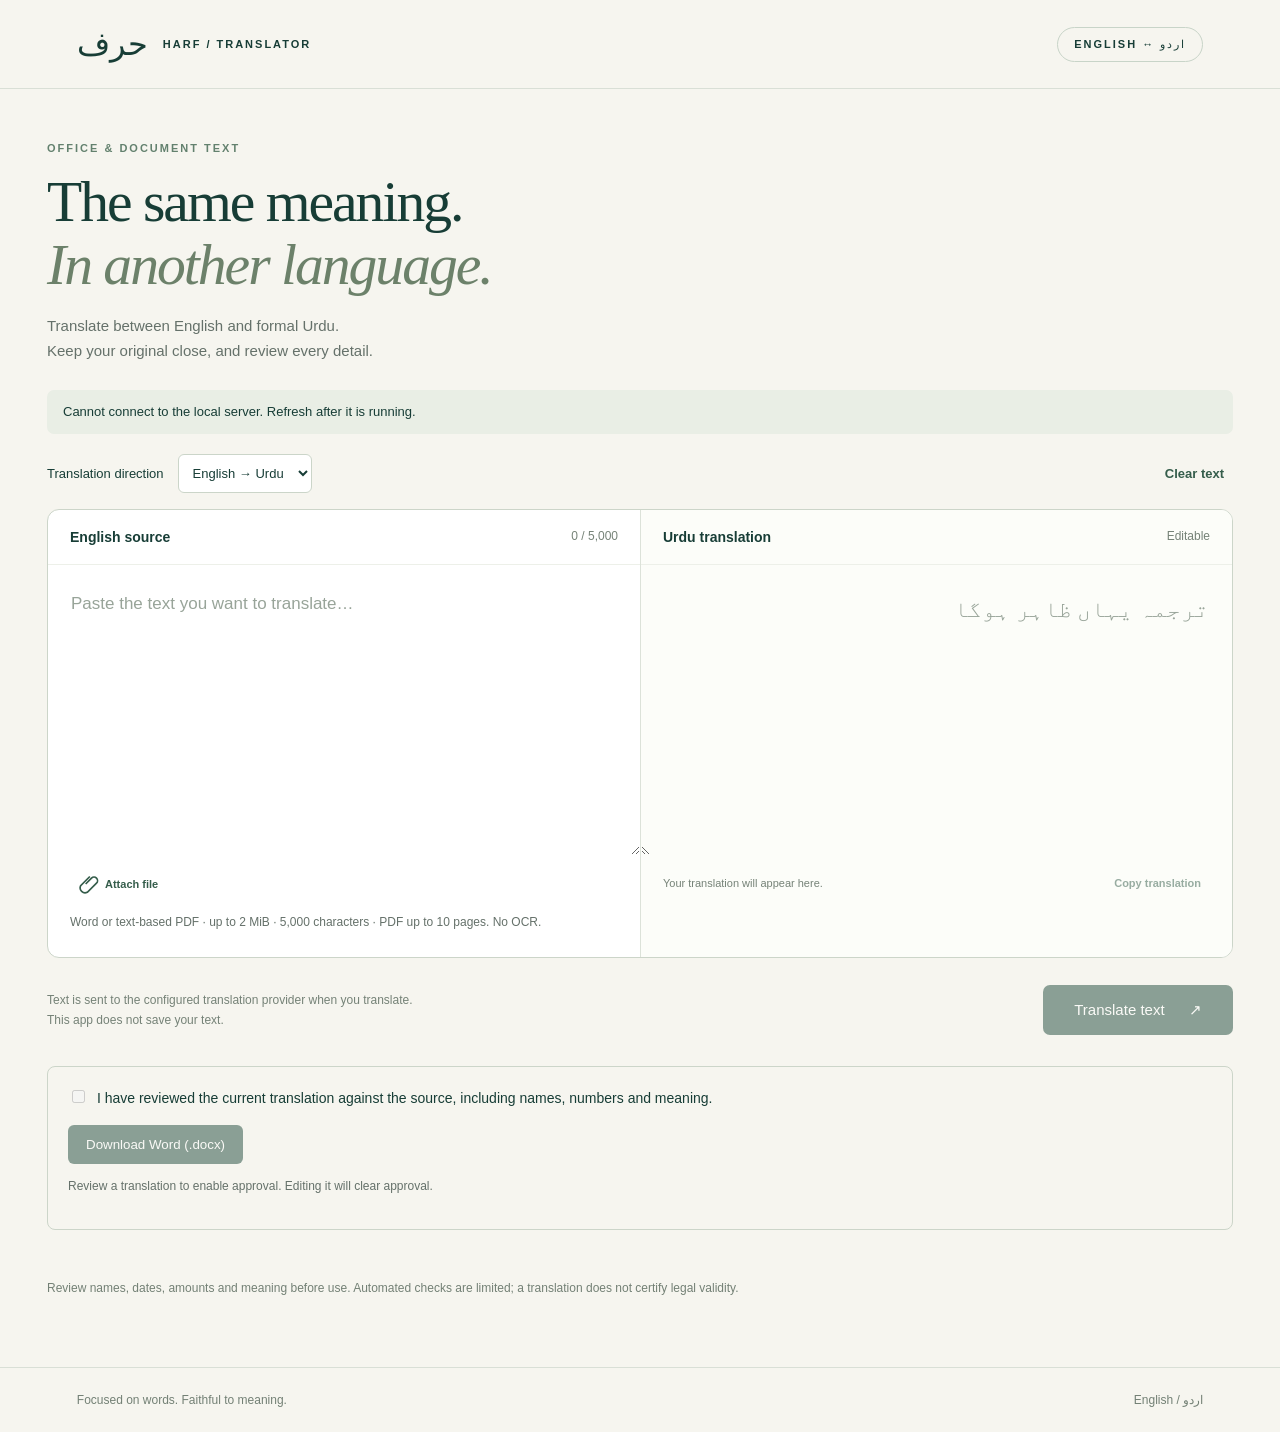
==== static/index.html @ 196ee63c "Initial private pilot release" ====
<!doctype html>
<html lang="en">
<head><meta charset="utf-8"><meta name="viewport" content="width=device-width,initial-scale=1"><title>English–Urdu · Document translator</title><link rel="stylesheet" href="/static/style.css"><script defer src="/static/app.js"></script></head>
<body>
<header><a class="brand" href="/">حرف <span>HARF / TRANSLATOR</span></a><span class="badge">ENGLISH ↔ اردو</span></header>
<main>
<div class="intro"><p class="eyebrow">OFFICE & DOCUMENT TEXT</p><h1>The same meaning.<br><em>In another language.</em></h1><p>Translate between English and formal Urdu.<br>Keep your original close, and review every detail.</p></div>
<div id="connection" class="connection" role="status">Checking translation connection…</div>
<form id="translator">
<div class="toolbar"><label for="direction">Translation direction</label><select id="direction"><option value="en-ur">English → Urdu</option><option value="ur-en">Urdu → English</option></select><button id="clear" type="button" class="quiet">Clear text</button></div>
<div class="panes">
<section class="pane"><div class="pane-heading"><label id="source-label" for="source">English source</label><span id="counter">0 / 5,000</span></div><textarea id="source" lang="en" dir="ltr" maxlength="5000" spellcheck="false" placeholder="Paste the text you want to translate…" required></textarea><div class="pane-footer attachment-bar"><button id="attach" type="button" class="quiet" aria-label="Attach Word or PDF" title="Attach Word or PDF"><svg viewBox="0 0 24 24" width="20" height="20" aria-hidden="true"><path d="M8 12l7-7a4 4 0 0 1 6 6L10 22a6 6 0 0 1-8-8L13 3" fill="none" stroke="currentColor" stroke-width="2"/></svg> Attach file</button><input id="document" type="file" accept=".docx,.pdf" hidden><span id="attachment-name"></span><button id="remove-attachment" type="button" class="quiet" hidden>Remove file and text</button></div><p class="attachment-help">Word or text-based PDF · up to 2 MiB · 5,000 characters · PDF up to 10 pages. No OCR.</p><p id="upload-state" class="attachment-help" role="status"></p><div id="page-preview" class="page-preview" hidden></div><label id="source-review" class="attachment-help source-review" hidden><input id="source-reviewed" type="checkbox"> I checked the extracted text against the file and corrected missing words or reading-order errors.</label></section>
<section class="pane output"><div class="pane-heading"><label id="output-label" for="output">Urdu translation</label><span>Editable</span></div><textarea id="output" lang="ur" dir="rtl" spellcheck="false" placeholder="ترجمہ یہاں ظاہر ہوگا" aria-describedby="review"></textarea><div class="pane-footer"><span id="output-state">Your translation will appear here.</span><button id="copy" class="quiet" type="button" disabled>Copy translation</button></div></section>
</div>
<div class="actions"><p>Text is sent to the configured translation provider when you translate.<br>This app does not save your text.</p><button id="translate" type="submit">Translate text <span aria-hidden="true">↗</span></button></div>
</form>
<section class="approval" aria-label="Review and download">
<label><input id="approve" type="checkbox" disabled> I have reviewed the current translation against the source, including names, numbers and meaning.</label>
<button id="download" type="button" disabled>Download Word (.docx)</button>
<p id="approval-state" role="status">Review a translation to enable approval. Editing it will clear approval.</p>
</section>
<p id="message" role="status" aria-live="polite"></p>
<aside id="notes" hidden><h2>Details to review</h2><ul id="notes-list"></ul></aside>
<p id="review" class="review">Review names, dates, amounts and meaning before use. Automated checks are limited; a translation does not certify legal validity.</p>
</main><footer>Focused on words. Faithful to meaning.<span>English / اردو</span></footer>
</body></html>
---- static/style.css ----
:root{font-family:Segoe UI,Arial,sans-serif;color:#173d36;background:#f6f5ef;font-synthesis:none}*{box-sizing:border-box}body{margin:0}header,footer{display:flex;justify-content:space-between;align-items:center;padding:25px 6%;border-bottom:1px solid #d9dfd6}.brand{font-size:32px;text-decoration:none;color:inherit;display:flex;align-items:center;gap:15px}.brand span,.badge,.eyebrow{font-size:11px;letter-spacing:2px;font-weight:650}.badge{border:1px solid #c8d4c8;border-radius:30px;padding:10px 16px}main{max-width:1250px;margin:0 auto;padding:42px 32px}.intro{margin-bottom:26px}.eyebrow{color:#63816e}h1{font-family:Georgia,serif;font-size:clamp(36px,4.5vw,60px);line-height:1.1;font-weight:400;letter-spacing:-2px;margin:16px 0}h1 em{color:#6c816a;font-weight:400}.intro>p:last-child{line-height:1.7;color:#65716a;font-size:15px}.connection{font-size:13px;padding:12px 16px;background:#e9eee5;border-radius:7px;margin-bottom:20px;line-height:1.6}.toolbar{display:flex;align-items:center;gap:14px;margin-bottom:16px;font-size:13px}.toolbar>button{margin-left:auto}select{border:1px solid #cbd5c9;background:#fff;padding:10px;border-radius:6px;color:inherit;font:inherit}.panes{display:grid;grid-template-columns:1fr 1fr;border:1px solid #ccd5c9;border-radius:12px;overflow:hidden;background:#fff}.pane+.pane{border-left:1px solid #dce2d9}.pane-heading{display:flex;justify-content:space-between;padding:19px 22px;border-bottom:1px solid #edf0e9;font-size:14px}.pane-heading label{font-weight:650}.pane-heading span{font-size:12px;color:#758277}textarea{width:100%;height:290px;resize:vertical;border:0;padding:23px;font:17px/1.9 Segoe UI,Arial,sans-serif;color:#253e35;background:transparent;display:block}textarea[lang=ur]{font-family:"Urdu Typesetting","Noto Nastaliq Urdu",Tahoma,serif;font-size:23px}textarea:focus{outline:2px solid #799580;outline-offset:-3px}textarea::placeholder{color:#98a499}.output{background:#fcfdf9}.pane-footer{min-height:55px;display:flex;align-items:center;justify-content:space-between;padding:10px 22px;font-size:11px;color:#758277;gap:10px}.quiet{background:transparent;color:#355d4b;border:0;font:inherit;font-weight:600;cursor:pointer;padding:9px}button:disabled{opacity:.5;cursor:not-allowed}.actions{display:flex;justify-content:space-between;align-items:center;gap:20px;margin-top:20px}.actions p{font-size:12px;line-height:1.7;color:#758277}#translate{background:#214c3d;color:#fff;border:0;border-radius:7px;padding:16px 25px;font-size:15px;cursor:pointer;min-width:190px}#translate span{margin-left:20px}#message{font-size:14px;min-height:20px}.error{color:#9b3c27}aside{background:#fff2d9;border:1px solid #e7d3a4;border-radius:8px;padding:16px 22px;font-size:14px;line-height:1.7}aside h2{font-size:15px;margin:0}.review{font-size:12px;line-height:1.7;color:#738075;max-width:850px}footer{border-top:1px solid #d9dfd6;border-bottom:0;font-size:12px;color:#738075;margin-top:15px}button:focus-visible,select:focus-visible{outline:3px solid #b58b43;outline-offset:3px}@media(max-width:700px){header,footer{padding:20px}.badge{display:none}main{padding:28px 18px}.panes{grid-template-columns:1fr}.pane+.pane{border-left:0;border-top:1px solid #dce2d9}textarea{height:230px}.toolbar{flex-wrap:wrap}.toolbar label{width:100%}.actions{align-items:stretch;flex-direction:column}.actions p{order:2}footer span{display:none}}
.approval{margin-top:24px;padding:20px;border:1px solid #ccd5c9;border-radius:8px;font-size:14px;line-height:1.7}.approval label{display:block}.approval button{margin-top:14px;padding:12px 18px;background:#214c3d;color:white;border:0;border-radius:6px;cursor:pointer}.approval p{font-size:12px;color:#65716a}.approval input{margin-right:8px}

.attachment-bar{flex-wrap:wrap;justify-content:flex-start}.attachment-bar button{display:inline-flex;align-items:center;gap:6px}.attachment-bar [hidden]{display:none}#attachment-name{overflow-wrap:anywhere;max-width:220px}.attachment-help{margin:0;padding:0 22px 12px;font-size:12px;color:#65716a;line-height:1.6}.page-preview{padding:0 22px 12px}.page-preview summary{cursor:pointer;font-size:12px}.page-preview pre{white-space:pre-wrap;overflow-wrap:anywhere;font:14px/1.8 Arial,sans-serif;max-height:180px;overflow:auto}

.source-review:not([hidden]){display:block;color:#473c24;background:#fff2d9;padding-top:12px}.source-review input{margin-right:6px}
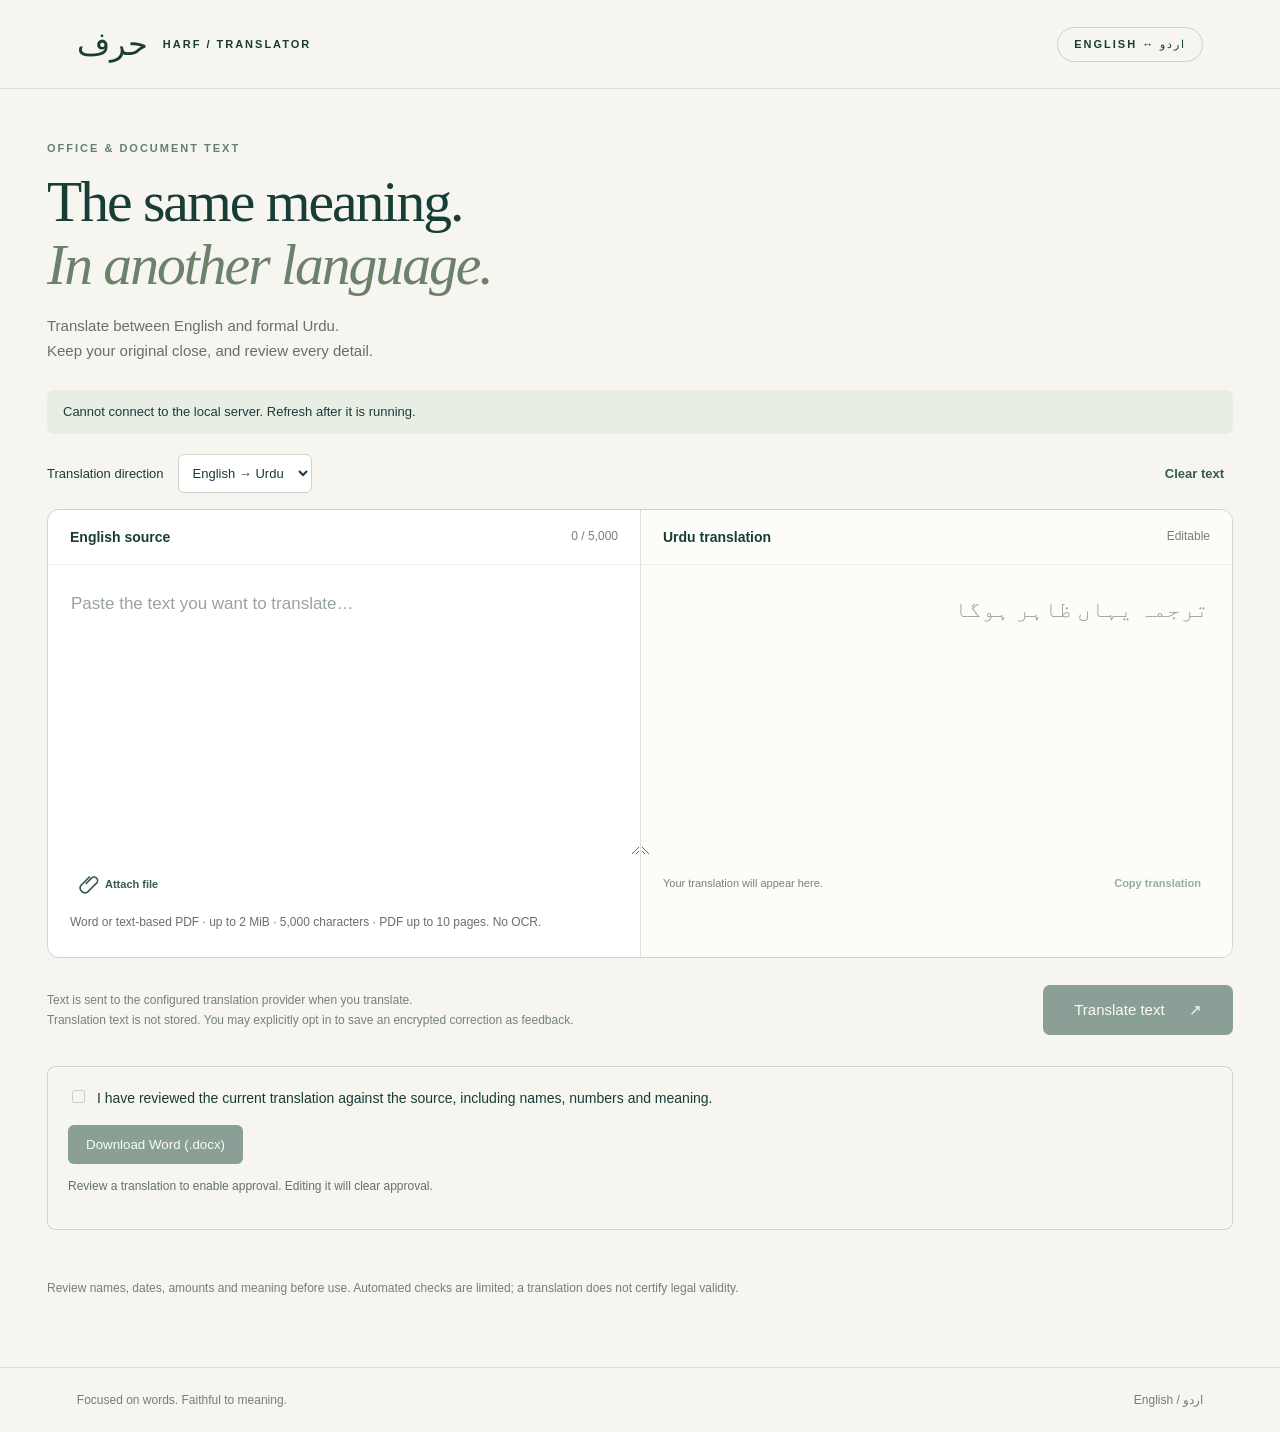
==== commit 719a3206: "feat(add): admin dashboard for telemetry, user feedback, preserve history" ====
--- a/static/index.html
+++ b/static/index.html
@@ -12,14 +12,34 @@
 <section class="pane"><div class="pane-heading"><label id="source-label" for="source">English source</label><span id="counter">0 / 5,000</span></div><textarea id="source" lang="en" dir="ltr" maxlength="5000" spellcheck="false" placeholder="Paste the text you want to translate…" required></textarea><div class="pane-footer attachment-bar"><button id="attach" type="button" class="quiet" aria-label="Attach Word or PDF" title="Attach Word or PDF"><svg viewBox="0 0 24 24" width="20" height="20" aria-hidden="true"><path d="M8 12l7-7a4 4 0 0 1 6 6L10 22a6 6 0 0 1-8-8L13 3" fill="none" stroke="currentColor" stroke-width="2"/></svg> Attach file</button><input id="document" type="file" accept=".docx,.pdf" hidden><span id="attachment-name"></span><button id="remove-attachment" type="button" class="quiet" hidden>Remove file and text</button></div><p class="attachment-help">Word or text-based PDF · up to 2 MiB · 5,000 characters · PDF up to 10 pages. No OCR.</p><p id="upload-state" class="attachment-help" role="status"></p><div id="page-preview" class="page-preview" hidden></div><label id="source-review" class="attachment-help source-review" hidden><input id="source-reviewed" type="checkbox"> I checked the extracted text against the file and corrected missing words or reading-order errors.</label></section>
 <section class="pane output"><div class="pane-heading"><label id="output-label" for="output">Urdu translation</label><span>Editable</span></div><textarea id="output" lang="ur" dir="rtl" spellcheck="false" placeholder="ترجمہ یہاں ظاہر ہوگا" aria-describedby="review"></textarea><div class="pane-footer"><span id="output-state">Your translation will appear here.</span><button id="copy" class="quiet" type="button" disabled>Copy translation</button></div></section>
 </div>
-<div class="actions"><p>Text is sent to the configured translation provider when you translate.<br>This app does not save your text.</p><button id="translate" type="submit">Translate text <span aria-hidden="true">↗</span></button></div>
+<div class="actions"><p>Text is sent to the configured translation provider when you translate.<br>Translation text is not stored. You may explicitly opt in to save an encrypted correction as feedback.</p><button id="translate" type="submit">Translate text <span aria-hidden="true">↗</span></button></div>
 </form>
 <section class="approval" aria-label="Review and download">
 <label><input id="approve" type="checkbox" disabled> I have reviewed the current translation against the source, including names, numbers and meaning.</label>
 <button id="download" type="button" disabled>Download Word (.docx)</button>
 <p id="approval-state" role="status">Review a translation to enable approval. Editing it will clear approval.</p>
 </section>
-<p id="message" role="status" aria-live="polite"></p>
+<section id="feedback" class="feedback" aria-label="Translation feedback" hidden>
+<h2>Help improve this translator</h2>
+<p>Rate the translation after reviewing it. Ratings and problem categories contain no document text.</p>
+<div class="feedback-rating" role="radiogroup" aria-label="Translation quality">
+<label><input type="radio" id="rating-good" name="rating" value="good"> Good</label>
+<label><input type="radio" id="rating-corrected" name="rating" value="corrected"> Needed corrections</label>
+<label><input type="radio" id="rating-unusable" name="rating" value="unusable"> Not usable</label>
+</div>
+<fieldset id="feedback-categories" hidden><legend>What needed correction?</legend>
+<label><input type="checkbox" id="category-meaning" name="category" value="meaning"> Meaning</label>
+<label><input type="checkbox" id="category-terminology" name="category" value="terminology"> Office terminology</label>
+<label><input type="checkbox" id="category-name" name="category" value="name"> Name</label>
+<label><input type="checkbox" id="category-number" name="category" value="number"> Number or date</label>
+<label><input type="checkbox" id="category-formatting" name="category" value="formatting"> Formatting</label>
+<label><input type="checkbox" id="category-fluency" name="category" value="fluency"> Fluency</label>
+<label><input type="checkbox" id="category-other" name="category" value="other"> Other</label>
+</fieldset>
+<label id="feedback-consent" class="consent" hidden><input id="store-example" type="checkbox"> I allow this source, original translation and my reviewed correction to be stored as an encrypted evaluation example.</label>
+<button id="submit-feedback" type="button">Send feedback</button>
+<p id="feedback-state" role="status"></p>
+</section><p id="message" role="status" aria-live="polite"></p>
 <aside id="notes" hidden><h2>Details to review</h2><ul id="notes-list"></ul></aside>
 <p id="review" class="review">Review names, dates, amounts and meaning before use. Automated checks are limited; a translation does not certify legal validity.</p>
 </main><footer>Focused on words. Faithful to meaning.<span>English / اردو</span></footer>
--- a/static/style.css
+++ b/static/style.css
@@ -4,3 +4,9 @@
 .attachment-bar{flex-wrap:wrap;justify-content:flex-start}.attachment-bar button{display:inline-flex;align-items:center;gap:6px}.attachment-bar [hidden]{display:none}#attachment-name{overflow-wrap:anywhere;max-width:220px}.attachment-help{margin:0;padding:0 22px 12px;font-size:12px;color:#65716a;line-height:1.6}.page-preview{padding:0 22px 12px}.page-preview summary{cursor:pointer;font-size:12px}.page-preview pre{white-space:pre-wrap;overflow-wrap:anywhere;font:14px/1.8 Arial,sans-serif;max-height:180px;overflow:auto}
 
 .source-review:not([hidden]){display:block;color:#473c24;background:#fff2d9;padding-top:12px}.source-review input{margin-right:6px}
+
+.feedback{margin-top:1.25rem;border:1px solid var(--line,#d8d8d0);padding:1rem 1.25rem;background:#fff}
+.feedback h2{font-size:1rem;margin:0 0 .35rem}.feedback p{margin:.25rem 0 .75rem}
+.feedback-rating,.feedback fieldset{display:flex;gap:.75rem;flex-wrap:wrap;border:0;padding:0;margin:.65rem 0}
+.feedback label{display:flex;align-items:flex-start;gap:.4rem}.feedback fieldset legend{font-weight:600;margin-bottom:.4rem}
+.feedback .consent{margin:.8rem 0;font-size:.88rem;max-width:55rem}.feedback button{margin-top:.5rem}
